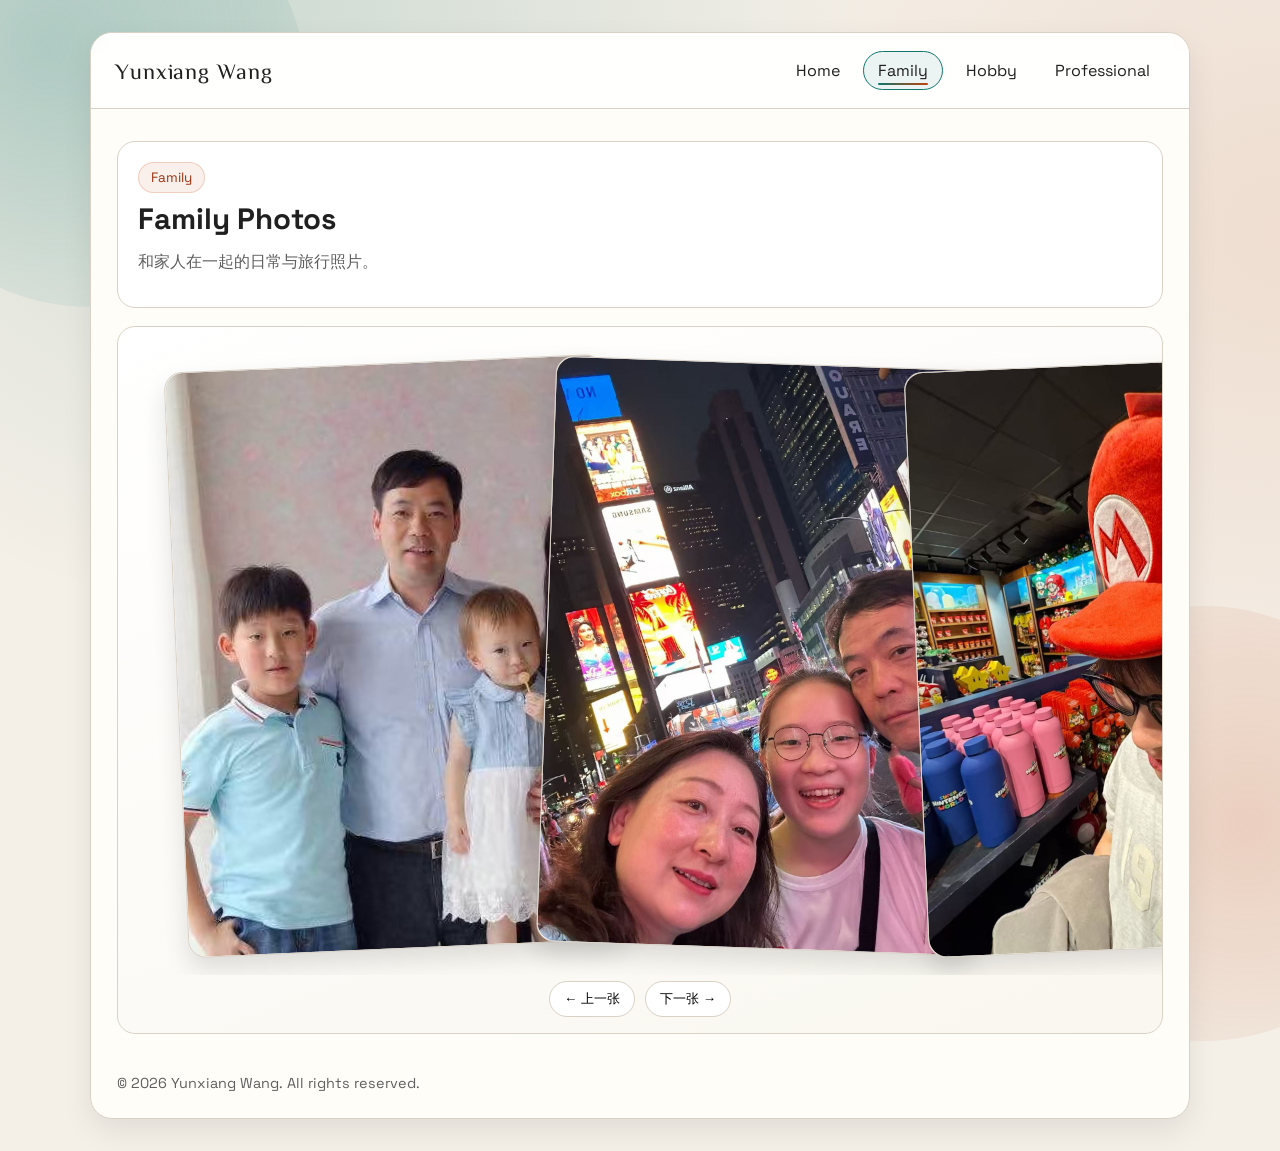
==== family.html @ 3027caf8 "Initial personal website" ====
<!doctype html>
<html lang="zh-CN">
  <head>
    <meta charset="UTF-8" />
    <meta name="viewport" content="width=device-width, initial-scale=1.0" />
    <title>Family | Yunxiang Wang</title>
    <link rel="stylesheet" href="style.css" />
  </head>
  <body>
    <div class="site-shell">
      <header class="topbar">
        <a class="brand" href="index.html">Yunxiang Wang</a>
        <nav class="nav">
          <a href="index.html">Home</a>
          <a class="active" href="family.html">Family</a>
          <a href="hobby.html">Hobby</a>
          <a href="professional.html">Professional</a>
        </nav>
      </header>

      <main class="section-stack">
        <section class="panel fade-up">
          <span class="tag">Family</span>
          <h1>Family Photos</h1>
          <p>和家人在一起的日常与旅行照片。</p>
        </section>

        <section class="stack-swiper fade-up" data-stack-swipe>
          <div class="stack-track">
            <figure class="stack-card"><img src="assets/images/family03.jpg" alt="家庭照片 1" /></figure>
            <figure class="stack-card"><img src="assets/images/family05.jpg" alt="家庭照片 2" /></figure>
            <figure class="stack-card"><img src="assets/images/family04.jpg" alt="家庭照片 3" /></figure>
            <figure class="stack-card"><img src="assets/images/family01.jpg" alt="家庭照片 4" /></figure>
            <figure class="stack-card"><img src="assets/images/family02.jpg" alt="家庭照片 5" /></figure>
          </div>
          <div class="stack-controls">
            <button class="stack-btn" type="button" data-stack-dir="prev">← 上一张</button>
            <button class="stack-btn" type="button" data-stack-dir="next">下一张 →</button>
          </div>
        </section>

      </main>

      <footer>© <span data-year></span> Yunxiang Wang. All rights reserved.</footer>
    </div>
    <script src="script.js"></script>
  </body>
</html>
---- style.css ----
@import url('https://fonts.googleapis.com/css2?family=Space+Grotesk:wght@400;500;700&family=ZCOOL+XiaoWei&display=swap');

:root {
  --bg: #f4efe7;
  --paper: #fffdf8;
  --ink: #202020;
  --accent: #0f766e;
  --accent-2: #c2410c;
  --muted: #5f5f5f;
  --line: #d9d1c5;
  --shadow: 0 12px 30px rgba(0, 0, 0, 0.08);
}

* {
  box-sizing: border-box;
}

body {
  margin: 0;
  font-family: 'Space Grotesk', -apple-system, BlinkMacSystemFont, 'Segoe UI', sans-serif;
  color: var(--ink);
  background:
    radial-gradient(circle at 20% 0%, rgba(15, 118, 110, 0.16), transparent 40%),
    radial-gradient(circle at 100% 20%, rgba(194, 65, 12, 0.1), transparent 35%),
    var(--bg);
  min-height: 100vh;
  overflow-x: hidden;
}

body::before,
body::after {
  content: '';
  position: fixed;
  width: 34vmax;
  aspect-ratio: 1 / 1;
  border-radius: 999px;
  z-index: -1;
  pointer-events: none;
  animation: floatBlob 16s ease-in-out infinite alternate;
}

body::before {
  background: radial-gradient(circle at 40% 40%, rgba(15, 118, 110, 0.22), rgba(15, 118, 110, 0));
  top: -10vmax;
  left: -10vmax;
}

body::after {
  background: radial-gradient(circle at 60% 50%, rgba(194, 65, 12, 0.18), rgba(194, 65, 12, 0));
  right: -11vmax;
  bottom: -11vmax;
  animation-duration: 18s;
}

a {
  color: inherit;
  text-decoration: none;
}

.site-shell {
  width: min(1100px, 92vw);
  margin: 32px auto;
  background: var(--paper);
  border: 1px solid var(--line);
  border-radius: 22px;
  box-shadow: var(--shadow);
  overflow: hidden;
  transform-origin: center top;
  animation: shellIn 0.55s cubic-bezier(0.16, 1, 0.3, 1);
}

.topbar {
  display: flex;
  align-items: center;
  justify-content: space-between;
  gap: 16px;
  padding: 18px 24px;
  border-bottom: 1px solid var(--line);
  background: rgba(255, 255, 255, 0.8);
  backdrop-filter: blur(8px);
  position: sticky;
  top: 0;
  z-index: 10;
}

.brand {
  font-family: 'ZCOOL XiaoWei', serif;
  font-size: 1.38rem;
  letter-spacing: 0.04em;
}

.nav {
  display: flex;
  flex-wrap: wrap;
  gap: 8px;
}

.nav a {
  padding: 8px 14px;
  border-radius: 999px;
  border: 1px solid transparent;
  transition: 0.25s ease;
  position: relative;
}

.nav a::after {
  content: '';
  position: absolute;
  left: 14px;
  right: 14px;
  bottom: 4px;
  height: 2px;
  border-radius: 999px;
  background: linear-gradient(90deg, var(--accent), var(--accent-2));
  transform: scaleX(0);
  transform-origin: left;
  transition: transform 0.28s ease;
}

.nav a:hover,
.nav a.active {
  border-color: var(--accent);
  background: rgba(15, 118, 110, 0.08);
}

.nav a:hover::after,
.nav a.active::after {
  transform: scaleX(1);
}

main {
  padding: 32px 26px 40px;
}

.panel {
  border: 1px solid var(--line);
  border-radius: 18px;
  padding: 20px;
  background: #fff;
  transition: transform 0.26s ease, box-shadow 0.26s ease;
}

.panel:hover {
  transform: translateY(-2px);
  box-shadow: 0 10px 24px rgba(32, 32, 32, 0.06);
}

.hero {
  display: grid;
  grid-template-columns: 280px 1fr;
  gap: 24px;
  align-items: stretch;
}

.photo {
  width: 100%;
  height: 100%;
  min-height: 290px;
  object-fit: cover;
  border-radius: 14px;
  border: 1px solid var(--line);
  background: linear-gradient(130deg, #fef3c7, #d1fae5);
}

.title-line {
  display: inline-block;
  margin-bottom: 8px;
  padding: 5px 12px;
  border-radius: 999px;
  font-size: 0.82rem;
  border: 1px solid rgba(15, 118, 110, 0.3);
  color: #0f766e;
  background: rgba(15, 118, 110, 0.08);
}

h1,
h2,
h3 {
  margin: 0 0 12px;
}

h1 {
  font-size: clamp(1.8rem, 2.3vw, 2.6rem);
  line-height: 1.12;
}

h2 {
  font-size: 1.35rem;
}

p {
  margin: 0 0 12px;
  color: var(--muted);
  line-height: 1.7;
}

.tag {
  display: inline-block;
  background: rgba(194, 65, 12, 0.08);
  color: #9a3412;
  border: 1px solid rgba(194, 65, 12, 0.2);
  border-radius: 999px;
  padding: 6px 12px;
  font-size: 0.85rem;
  margin-bottom: 10px;
}

.contact-list {
  display: grid;
  gap: 9px;
  margin-top: 12px;
}

.contact-list a {
  color: #0f766e;
  border-bottom: 1px dashed rgba(15, 118, 110, 0.35);
}

.quick-pills {
  display: flex;
  flex-wrap: wrap;
  gap: 10px;
  margin-top: 14px;
}

.quick-pills span {
  font-size: 0.82rem;
  padding: 6px 11px;
  border-radius: 999px;
  border: 1px solid var(--line);
  background: #fff;
}

.section-stack {
  display: grid;
  gap: 18px;
}

.carousel {
  position: relative;
  border: 1px solid var(--line);
  border-radius: 18px;
  overflow: hidden;
  background: #fff;
}

.carousel-track {
  display: flex;
  transition: transform 0.5s ease;
  will-change: transform;
}

.slide {
  min-width: 100%;
  margin: 0;
  position: relative;
}

.slide img {
  width: 100%;
  aspect-ratio: 16 / 9;
  object-fit: cover;
  display: block;
}

.slide figcaption {
  position: absolute;
  left: 14px;
  bottom: 14px;
  background: rgba(24, 24, 24, 0.6);
  color: #fff;
  padding: 8px 10px;
  border-radius: 10px;
  max-width: min(90%, 520px);
  line-height: 1.5;
  font-size: 0.92rem;
}

.carousel-btn {
  position: absolute;
  top: 50%;
  transform: translateY(-50%);
  width: 40px;
  height: 40px;
  border: none;
  border-radius: 999px;
  background: rgba(255, 255, 255, 0.9);
  box-shadow: 0 8px 18px rgba(0, 0, 0, 0.12);
  cursor: pointer;
  z-index: 2;
}

.carousel-btn.prev {
  left: 10px;
}

.carousel-btn.next {
  right: 10px;
}

.carousel-dots {
  display: flex;
  justify-content: center;
  gap: 8px;
  padding: 12px;
  background: #fff;
}

.carousel-dot {
  width: 8px;
  height: 8px;
  border-radius: 999px;
  border: none;
  background: #d4d4d4;
  cursor: pointer;
}

.carousel-dot.active {
  background: var(--accent);
}

.stack-swiper {
  position: relative;
  border: 1px solid var(--line);
  border-radius: 18px;
  background: linear-gradient(160deg, #fff, #faf7f0);
  overflow: hidden;
  padding: 12px 0 16px;
}

.stack-track {
  display: flex;
  overflow-x: auto;
  overflow-y: hidden;
  scroll-snap-type: x mandatory;
  padding: 8px 100px 10px 18px;
  gap: 0;
  scrollbar-width: none;
}

.stack-track::-webkit-scrollbar {
  display: none;
}

.stack-card {
  flex: 0 0 min(62vw, 440px);
  margin-right: -110px;
  scroll-snap-align: center;
  border-radius: 18px;
  border: 1px solid var(--line);
  background: #fff;
  box-shadow: 0 12px 24px rgba(0, 0, 0, 0.12);
  transform-origin: center;
  transition: transform 0.3s ease;
}

.stack-card:nth-child(odd) {
  transform: rotate(-2.5deg);
}

.stack-card:nth-child(even) {
  transform: rotate(2deg);
}

.stack-card:hover {
  transform: rotate(0deg) translateY(-5px);
}

.stack-card img {
  width: 100%;
  aspect-ratio: 3 / 4;
  object-fit: cover;
  display: block;
  border-radius: 18px;
}

.stack-controls {
  display: flex;
  justify-content: center;
  gap: 10px;
  margin-top: 6px;
}

.stack-btn {
  border: 1px solid var(--line);
  background: #fff;
  border-radius: 999px;
  padding: 8px 14px;
  cursor: pointer;
}

.story-strip {
  display: grid;
  grid-template-columns: repeat(auto-fit, minmax(105px, 1fr));
  gap: 10px;
}

.story-chip {
  border: 1px solid var(--line);
  border-radius: 16px;
  padding: 8px;
  background: #fff;
  text-align: center;
}

.story-chip img {
  width: 100%;
  aspect-ratio: 1 / 1;
  object-fit: cover;
  border-radius: 12px;
  border: 1px solid var(--line);
}

.story-chip p {
  margin: 8px 0 0;
  font-size: 0.82rem;
  color: #444;
}

.ig-feed {
  display: grid;
  gap: 14px;
  max-width: 760px;
  margin: 0 auto;
}

.ig-post {
  border: 1px solid var(--line);
  border-radius: 16px;
  background: #fff;
  overflow: hidden;
}

.ig-head {
  display: flex;
  align-items: center;
  gap: 10px;
  padding: 10px 12px;
  border-bottom: 1px solid #efefef;
}

.ig-avatar {
  width: 34px;
  height: 34px;
  border-radius: 999px;
  padding: 2px;
  background: conic-gradient(from 210deg, #f59e0b, #ef4444, #10b981, #f59e0b);
}

.ig-avatar span {
  display: grid;
  place-items: center;
  width: 100%;
  height: 100%;
  border-radius: 999px;
  background: #fff;
  font-size: 0.75rem;
  font-weight: 700;
}

.ig-title {
  font-size: 0.95rem;
  margin: 0;
}

.ig-sub {
  margin: 0;
  font-size: 0.8rem;
  color: #7a7a7a;
}

.ig-main {
  width: 100%;
  aspect-ratio: 4 / 3;
  object-fit: cover;
  display: block;
}

.ig-grid {
  display: grid;
  grid-template-columns: 1fr 1fr;
  gap: 8px;
  padding: 8px 8px 0;
}

.ig-grid img {
  width: 100%;
  aspect-ratio: 1 / 1;
  object-fit: cover;
  border-radius: 10px;
  border: 1px solid #ededed;
}

.ig-caption {
  padding: 10px 12px 14px;
  margin: 0;
  color: #3e3e3e;
  font-size: 0.9rem;
}

.bento {
  display: grid;
  grid-template-columns: repeat(12, 1fr);
  gap: 12px;
}

.bento-card {
  grid-column: span 4;
  border: 1px solid var(--line);
  border-radius: 14px;
  overflow: hidden;
  background: #fff;
  transition: transform 0.3s ease, box-shadow 0.3s ease;
}

.bento-card:hover {
  transform: translateY(-5px);
  box-shadow: 0 14px 25px rgba(0, 0, 0, 0.1);
}

.bento-card.wide {
  grid-column: span 6;
}

.bento-card.tall img {
  aspect-ratio: 3 / 4;
}

.bento-card img {
  width: 100%;
  aspect-ratio: 4 / 3;
  object-fit: cover;
  display: block;
}

.bento-card .meta {
  padding: 10px 12px;
}

.bento-card .meta h3 {
  font-size: 1rem;
  margin-bottom: 6px;
}

.bento-card .meta p {
  margin: 0;
  font-size: 0.92rem;
}

.profile-grid {
  display: grid;
  grid-template-columns: 1fr 1fr;
  gap: 14px;
}

.info-card {
  border: 1px solid var(--line);
  border-radius: 14px;
  padding: 14px;
  background: #fff;
}

.info-card h3 {
  margin-bottom: 7px;
}

.impact-list {
  display: grid;
  gap: 9px;
  margin-top: 8px;
}

.impact-list li {
  color: #3f3f3f;
  line-height: 1.55;
}

.strength-grid {
  display: grid;
  grid-template-columns: 1fr 1fr;
  gap: 14px;
}

.skill-cloud {
  display: flex;
  flex-wrap: wrap;
  gap: 8px;
}

.skill-cloud span {
  border-radius: 999px;
  padding: 6px 11px;
  border: 1px solid rgba(15, 118, 110, 0.35);
  background: rgba(15, 118, 110, 0.08);
  font-size: 0.84rem;
}

.resume-frame {
  border: 1px solid var(--line);
  border-radius: 16px;
  overflow: hidden;
  min-height: 640px;
  background: #fff;
}

.resume-frame iframe {
  width: 100%;
  height: 640px;
  border: 0;
}

.action-row {
  display: flex;
  flex-wrap: wrap;
  gap: 10px;
}

.action-row a {
  display: inline-flex;
  align-items: center;
  gap: 6px;
  padding: 8px 12px;
  border-radius: 999px;
  border: 1px solid var(--line);
  background: #fff;
}

.action-row a.primary {
  background: rgba(15, 118, 110, 0.1);
  border-color: rgba(15, 118, 110, 0.36);
}

footer {
  padding: 0 26px 26px;
  color: var(--muted);
  font-size: 0.9rem;
}

.fade-up {
  opacity: 1;
  transform: none;
}

.js .fade-up {
  opacity: 0;
  transform: translateY(24px);
  transition:
    opacity 0.7s cubic-bezier(0.22, 1, 0.36, 1),
    transform 0.7s cubic-bezier(0.22, 1, 0.36, 1);
  transition-delay: var(--delay, 0s);
}

.js .fade-up.is-visible {
  opacity: 1;
  transform: translateY(0);
}

body.is-leaving .site-shell {
  animation: shellOut 0.4s cubic-bezier(0.45, 0.05, 0.55, 0.95) forwards;
}

@keyframes shellIn {
  from {
    opacity: 0;
    transform: translateY(12px) scale(0.985);
  }
  to {
    opacity: 1;
    transform: translateY(0) scale(1);
  }
}

@keyframes shellOut {
  from {
    opacity: 1;
    transform: translateY(0) scale(1);
  }
  to {
    opacity: 0;
    transform: translateY(10px) scale(0.99);
  }
}

@keyframes floatBlob {
  0% {
    transform: translate3d(0, 0, 0) scale(1);
  }
  100% {
    transform: translate3d(2.4vmax, -2.8vmax, 0) scale(1.08);
  }
}

@media (prefers-reduced-motion: reduce) {
  * {
    animation: none !important;
    transition: none !important;
    scroll-behavior: auto !important;
  }

  .fade-up {
    opacity: 1;
    transform: none;
  }
}

@media (max-width: 960px) {
  .bento-card {
    grid-column: span 6;
  }

  .bento-card.wide {
    grid-column: span 12;
  }

  .profile-grid {
    grid-template-columns: 1fr;
  }

  .strength-grid {
    grid-template-columns: 1fr;
  }
}

@media (max-width: 780px) {
  .topbar {
    align-items: flex-start;
    flex-direction: column;
  }

  .hero {
    grid-template-columns: 1fr;
  }

  main {
    padding: 24px 18px 30px;
  }

  footer {
    padding: 0 18px 20px;
  }

  .carousel-btn {
    width: 34px;
    height: 34px;
  }

  .slide figcaption {
    left: 10px;
    right: 10px;
    bottom: 10px;
    max-width: none;
    font-size: 0.86rem;
  }

  .bento {
    grid-template-columns: repeat(6, 1fr);
  }

  .bento-card,
  .bento-card.wide {
    grid-column: span 6;
  }

  .resume-frame,
  .resume-frame iframe {
    min-height: 460px;
    height: 460px;
  }

  .stack-track {
    padding-right: 46px;
  }

  .stack-card {
    flex-basis: min(80vw, 340px);
    margin-right: -72px;
  }
}
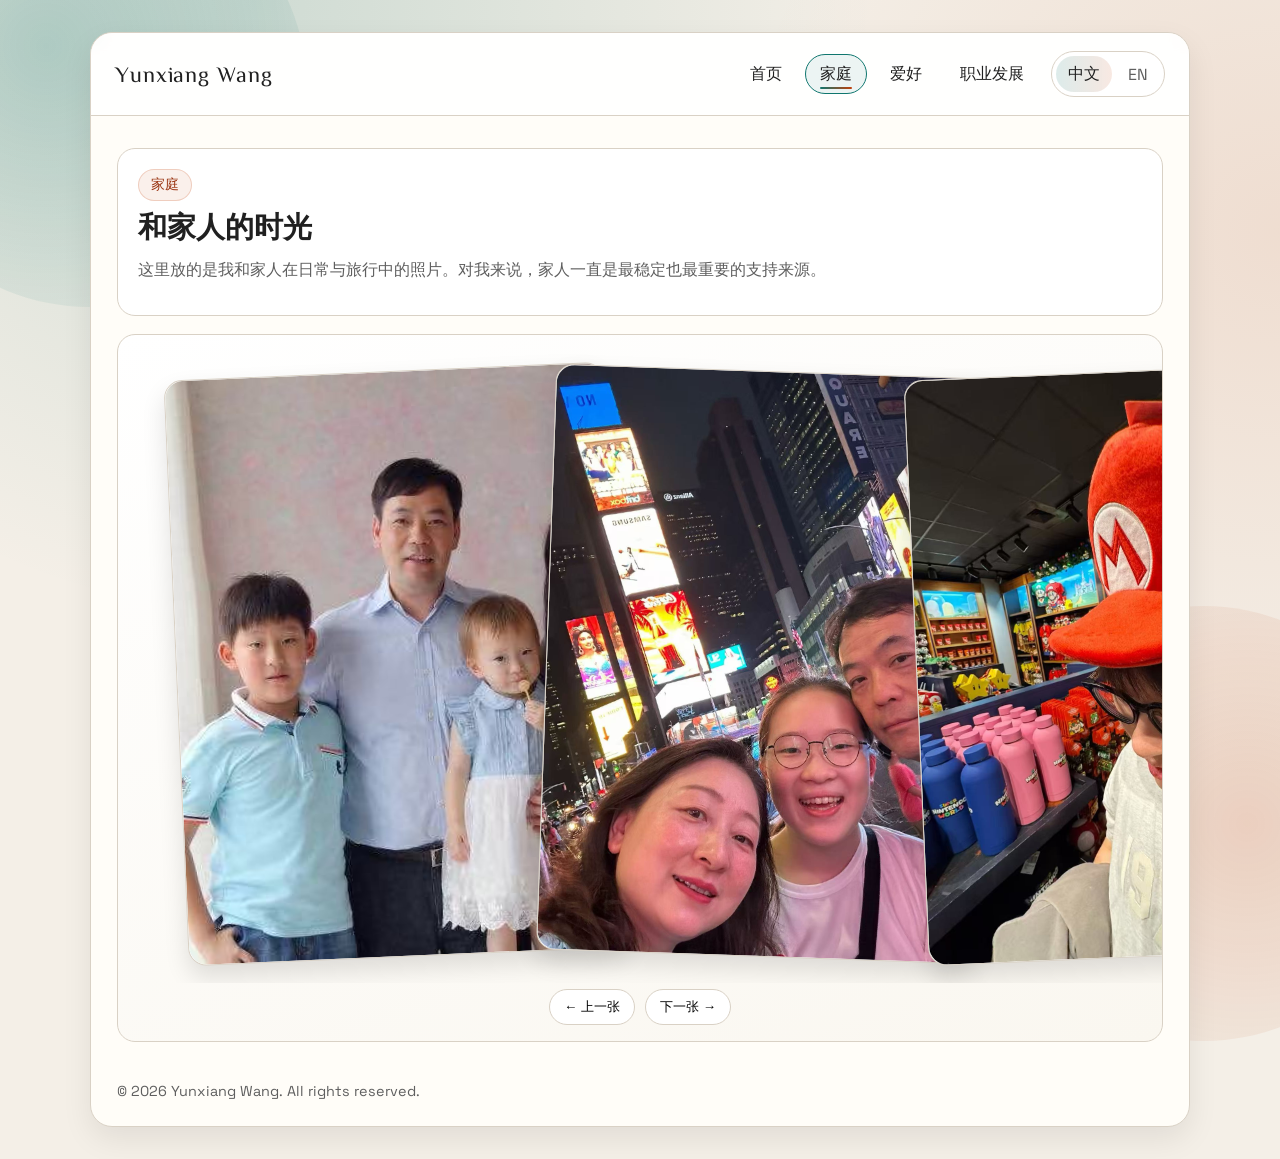
==== commit 7ded7dd1: "Add bilingual site content and English resume" ====
--- a/family.html
+++ b/family.html
@@ -10,19 +10,28 @@
     <div class="site-shell">
       <header class="topbar">
         <a class="brand" href="index.html">Yunxiang Wang</a>
-        <nav class="nav">
-          <a href="index.html">Home</a>
-          <a class="active" href="family.html">Family</a>
-          <a href="hobby.html">Hobby</a>
-          <a href="professional.html">Professional</a>
-        </nav>
+        <div class="topbar-actions">
+          <nav class="nav">
+            <a href="index.html"><span data-lang="zh">首页</span><span data-lang="en">Home</span></a>
+            <a class="active" href="family.html"><span data-lang="zh">家庭</span><span data-lang="en">Family</span></a>
+            <a href="hobby.html"><span data-lang="zh">爱好</span><span data-lang="en">Hobby</span></a>
+            <a href="professional.html"><span data-lang="zh">职业发展</span><span data-lang="en">Professional</span></a>
+          </nav>
+          <div class="lang-switch" aria-label="Language Switcher">
+            <button type="button" data-lang-toggle="zh">中文</button>
+            <button type="button" data-lang-toggle="en">EN</button>
+          </div>
+        </div>
       </header>
 
       <main class="section-stack">
         <section class="panel fade-up">
-          <span class="tag">Family</span>
-          <h1>Family Photos</h1>
-          <p>和家人在一起的日常与旅行照片。</p>
+          <span class="tag" data-lang="zh">家庭</span>
+          <span class="tag" data-lang="en">Family</span>
+          <h1 data-lang="zh">和家人的时光</h1>
+          <h1 data-lang="en">Family Moments</h1>
+          <p data-lang="zh">这里放的是我和家人在日常与旅行中的照片。对我来说，家人一直是最稳定也最重要的支持来源。</p>
+          <p data-lang="en">These are moments from daily life and trips with my family. Their support has always been one of the most important constants in my life.</p>
         </section>
 
         <section class="stack-swiper fade-up" data-stack-swipe>
@@ -34,8 +43,10 @@
             <figure class="stack-card"><img src="assets/images/family02.jpg" alt="家庭照片 5" /></figure>
           </div>
           <div class="stack-controls">
-            <button class="stack-btn" type="button" data-stack-dir="prev">← 上一张</button>
-            <button class="stack-btn" type="button" data-stack-dir="next">下一张 →</button>
+            <button class="stack-btn" type="button" data-stack-dir="prev" data-lang="zh">← 上一张</button>
+            <button class="stack-btn" type="button" data-stack-dir="prev" data-lang="en">← Previous</button>
+            <button class="stack-btn" type="button" data-stack-dir="next" data-lang="zh">下一张 →</button>
+            <button class="stack-btn" type="button" data-stack-dir="next" data-lang="en">Next →</button>
           </div>
         </section>
 
--- a/style.css
+++ b/style.css
@@ -95,6 +95,14 @@
   gap: 8px;
 }
 
+.topbar-actions {
+  display: flex;
+  align-items: center;
+  gap: 12px;
+  flex-wrap: wrap;
+  justify-content: flex-end;
+}
+
 .nav a {
   padding: 8px 14px;
   border-radius: 999px;
@@ -126,6 +134,31 @@
 .nav a:hover::after,
 .nav a.active::after {
   transform: scaleX(1);
+}
+
+.lang-switch {
+  display: inline-flex;
+  padding: 4px;
+  border-radius: 999px;
+  border: 1px solid var(--line);
+  background: rgba(255, 255, 255, 0.92);
+  gap: 4px;
+}
+
+.lang-switch button {
+  border: 0;
+  border-radius: 999px;
+  padding: 7px 12px;
+  background: transparent;
+  color: var(--muted);
+  font: inherit;
+  cursor: pointer;
+  transition: 0.2s ease;
+}
+
+.lang-switch button.active {
+  background: linear-gradient(90deg, rgba(15, 118, 110, 0.14), rgba(194, 65, 12, 0.12));
+  color: var(--ink);
 }
 
 main {
@@ -630,6 +663,20 @@
   border-color: rgba(15, 118, 110, 0.36);
 }
 
+[data-lang][hidden] {
+  display: none !important;
+}
+
+.resume-actions {
+  justify-content: space-between;
+  align-items: center;
+}
+
+.resume-note {
+  margin: 0;
+  font-size: 0.9rem;
+}
+
 footer {
   padding: 0 26px 26px;
   color: var(--muted);
@@ -727,6 +774,11 @@
     flex-direction: column;
   }
 
+  .topbar-actions {
+    width: 100%;
+    justify-content: space-between;
+  }
+
   .hero {
     grid-template-columns: 1fr;
   }
@@ -775,4 +827,9 @@
     flex-basis: min(80vw, 340px);
     margin-right: -72px;
   }
-}
+
+  .resume-actions {
+    align-items: flex-start;
+    flex-direction: column;
+  }
+}
